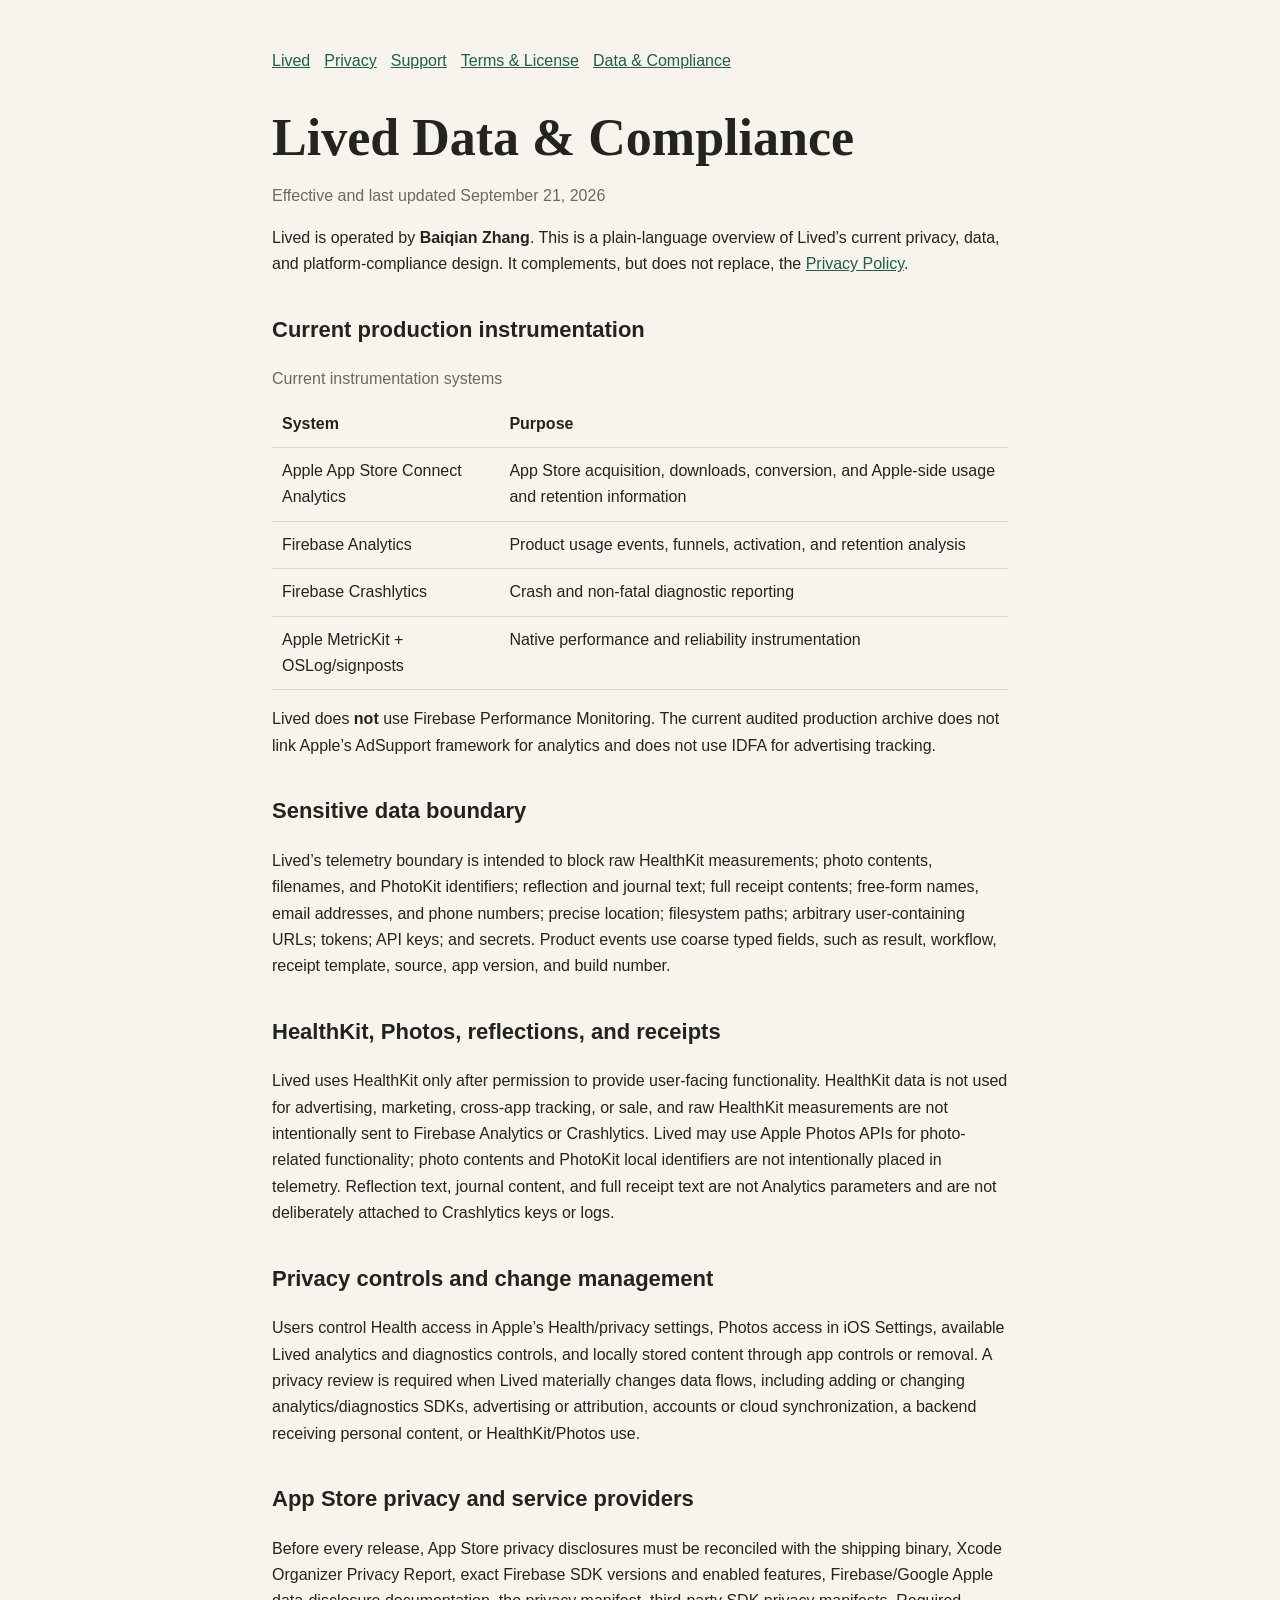
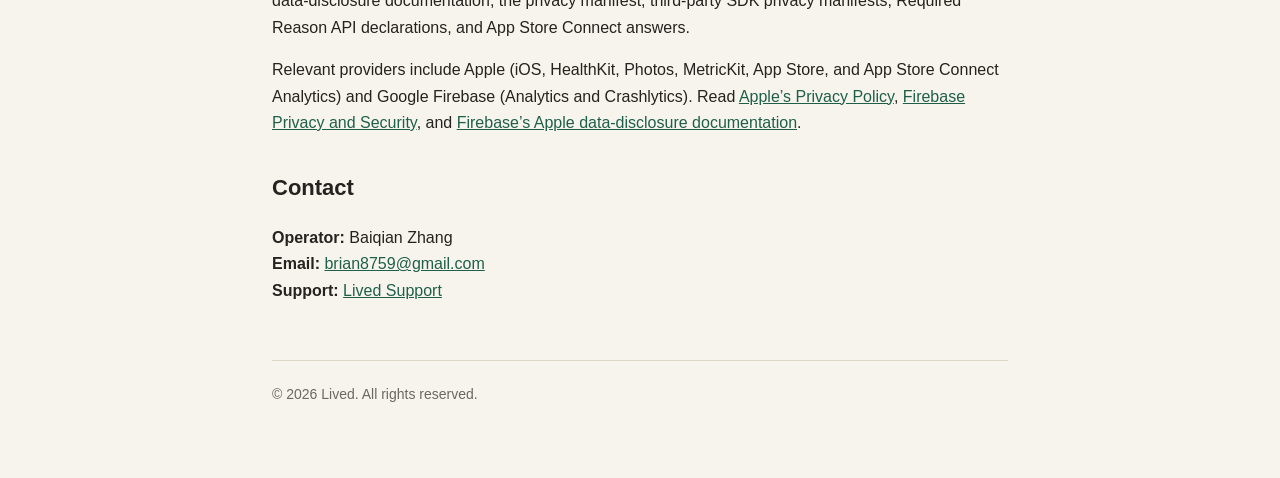
==== data.html @ 1d1ff842 "Publish final Lived legal and compliance pages" ====
<!doctype html>
<html lang="en"><head><meta charset="utf-8"><meta name="viewport" content="width=device-width,initial-scale=1"><title>Lived — Data &amp; Compliance</title><link rel="stylesheet" href="styles.css"></head><body><main>
<nav aria-label="Legal navigation"><a href="index.html">Lived</a><a href="privacy.html">Privacy</a><a href="support.html">Support</a><a href="terms.html">Terms &amp; License</a><a href="data.html" aria-current="page">Data &amp; Compliance</a></nav>
<h1>Lived Data &amp; Compliance</h1><p class="muted">Effective and last updated September 21, 2026</p><article><p>Lived is operated by <strong>Baiqian Zhang</strong>. This is a plain-language overview of Lived’s current privacy, data, and platform-compliance design. It complements, but does not replace, the <a href="privacy.html">Privacy Policy</a>.</p>
<h2>Current production instrumentation</h2><table><caption class="muted">Current instrumentation systems</caption><thead><tr><th scope="col">System</th><th scope="col">Purpose</th></tr></thead><tbody><tr><td>Apple App Store Connect Analytics</td><td>App Store acquisition, downloads, conversion, and Apple-side usage and retention information</td></tr><tr><td>Firebase Analytics</td><td>Product usage events, funnels, activation, and retention analysis</td></tr><tr><td>Firebase Crashlytics</td><td>Crash and non-fatal diagnostic reporting</td></tr><tr><td>Apple MetricKit + OSLog/signposts</td><td>Native performance and reliability instrumentation</td></tr></tbody></table><p>Lived does <strong>not</strong> use Firebase Performance Monitoring. The current audited production archive does not link Apple’s AdSupport framework for analytics and does not use IDFA for advertising tracking.</p>
<h2>Sensitive data boundary</h2><p>Lived’s telemetry boundary is intended to block raw HealthKit measurements; photo contents, filenames, and PhotoKit identifiers; reflection and journal text; full receipt contents; free-form names, email addresses, and phone numbers; precise location; filesystem paths; arbitrary user-containing URLs; tokens; API keys; and secrets. Product events use coarse typed fields, such as result, workflow, receipt template, source, app version, and build number.</p>
<h2>HealthKit, Photos, reflections, and receipts</h2><p>Lived uses HealthKit only after permission to provide user-facing functionality. HealthKit data is not used for advertising, marketing, cross-app tracking, or sale, and raw HealthKit measurements are not intentionally sent to Firebase Analytics or Crashlytics. Lived may use Apple Photos APIs for photo-related functionality; photo contents and PhotoKit local identifiers are not intentionally placed in telemetry. Reflection text, journal content, and full receipt text are not Analytics parameters and are not deliberately attached to Crashlytics keys or logs.</p>
<h2>Privacy controls and change management</h2><p>Users control Health access in Apple’s Health/privacy settings, Photos access in iOS Settings, available Lived analytics and diagnostics controls, and locally stored content through app controls or removal. A privacy review is required when Lived materially changes data flows, including adding or changing analytics/diagnostics SDKs, advertising or attribution, accounts or cloud synchronization, a backend receiving personal content, or HealthKit/Photos use.</p>
<h2>App Store privacy and service providers</h2><p>Before every release, App Store privacy disclosures must be reconciled with the shipping binary, Xcode Organizer Privacy Report, exact Firebase SDK versions and enabled features, Firebase/Google Apple data-disclosure documentation, the privacy manifest, third-party SDK privacy manifests, Required Reason API declarations, and App Store Connect answers.</p><p>Relevant providers include Apple (iOS, HealthKit, Photos, MetricKit, App Store, and App Store Connect Analytics) and Google Firebase (Analytics and Crashlytics). Read <a href="https://www.apple.com/legal/privacy/" rel="noopener">Apple’s Privacy Policy</a>, <a href="https://firebase.google.com/support/privacy" rel="noopener">Firebase Privacy and Security</a>, and <a href="https://firebase.google.com/docs/ios/app-store-data-collection" rel="noopener">Firebase’s Apple data-disclosure documentation</a>.</p>
<h2>Contact</h2><p><strong>Operator:</strong> Baiqian Zhang<br><strong>Email:</strong> <a href="mailto:brian8759@gmail.com">brian8759@gmail.com</a><br><strong>Support:</strong> <a href="support.html">Lived Support</a></p></article><footer>© 2026 Lived. All rights reserved.</footer></main></body></html>
---- styles.css ----
:root{color-scheme:light dark;--bg:#f7f4ed;--card:#fffdf8;--text:#25231f;--muted:#6d685f;--line:#ddd6c8;--accent:#1f5f4a}
@media(prefers-color-scheme:dark){:root{--bg:#171613;--card:#211f1b;--text:#f2eee5;--muted:#b8b1a5;--line:#3c3932;--accent:#84c7ac}}
*{box-sizing:border-box}body{margin:0;background:var(--bg);color:var(--text);font-family:-apple-system,BlinkMacSystemFont,"Helvetica Neue",Arial,sans-serif;line-height:1.65}
main{max-width:780px;margin:0 auto;padding:48px 22px 72px}nav{display:flex;flex-wrap:wrap;gap:14px;margin-bottom:36px}a{color:var(--accent)}
h1{font-family:ui-serif,Georgia,serif;font-size:clamp(34px,7vw,52px);line-height:1.08;margin:0 0 12px}h2{margin-top:34px;font-size:22px}h3{margin-top:26px;font-size:18px}
p,li{font-size:16px}.muted{color:var(--muted)}.card{background:var(--card);border:1px solid var(--line);border-radius:18px;padding:22px;margin:18px 0}table{width:100%;border-collapse:collapse;margin:16px 0}caption{text-align:left;margin-bottom:8px}th,td{text-align:left;vertical-align:top;padding:10px;border-bottom:1px solid var(--line)}
.lang-switch{display:flex;gap:8px;margin:18px 0 30px}.lang-switch button{border:1px solid var(--line);background:var(--card);color:var(--text);border-radius:999px;padding:9px 14px;font:inherit;cursor:pointer}
.lang-switch button[aria-pressed="true"]{outline:2px solid var(--accent);outline-offset:1px}footer{margin-top:56px;padding-top:22px;border-top:1px solid var(--line);color:var(--muted);font-size:14px}[hidden]{display:none!important}
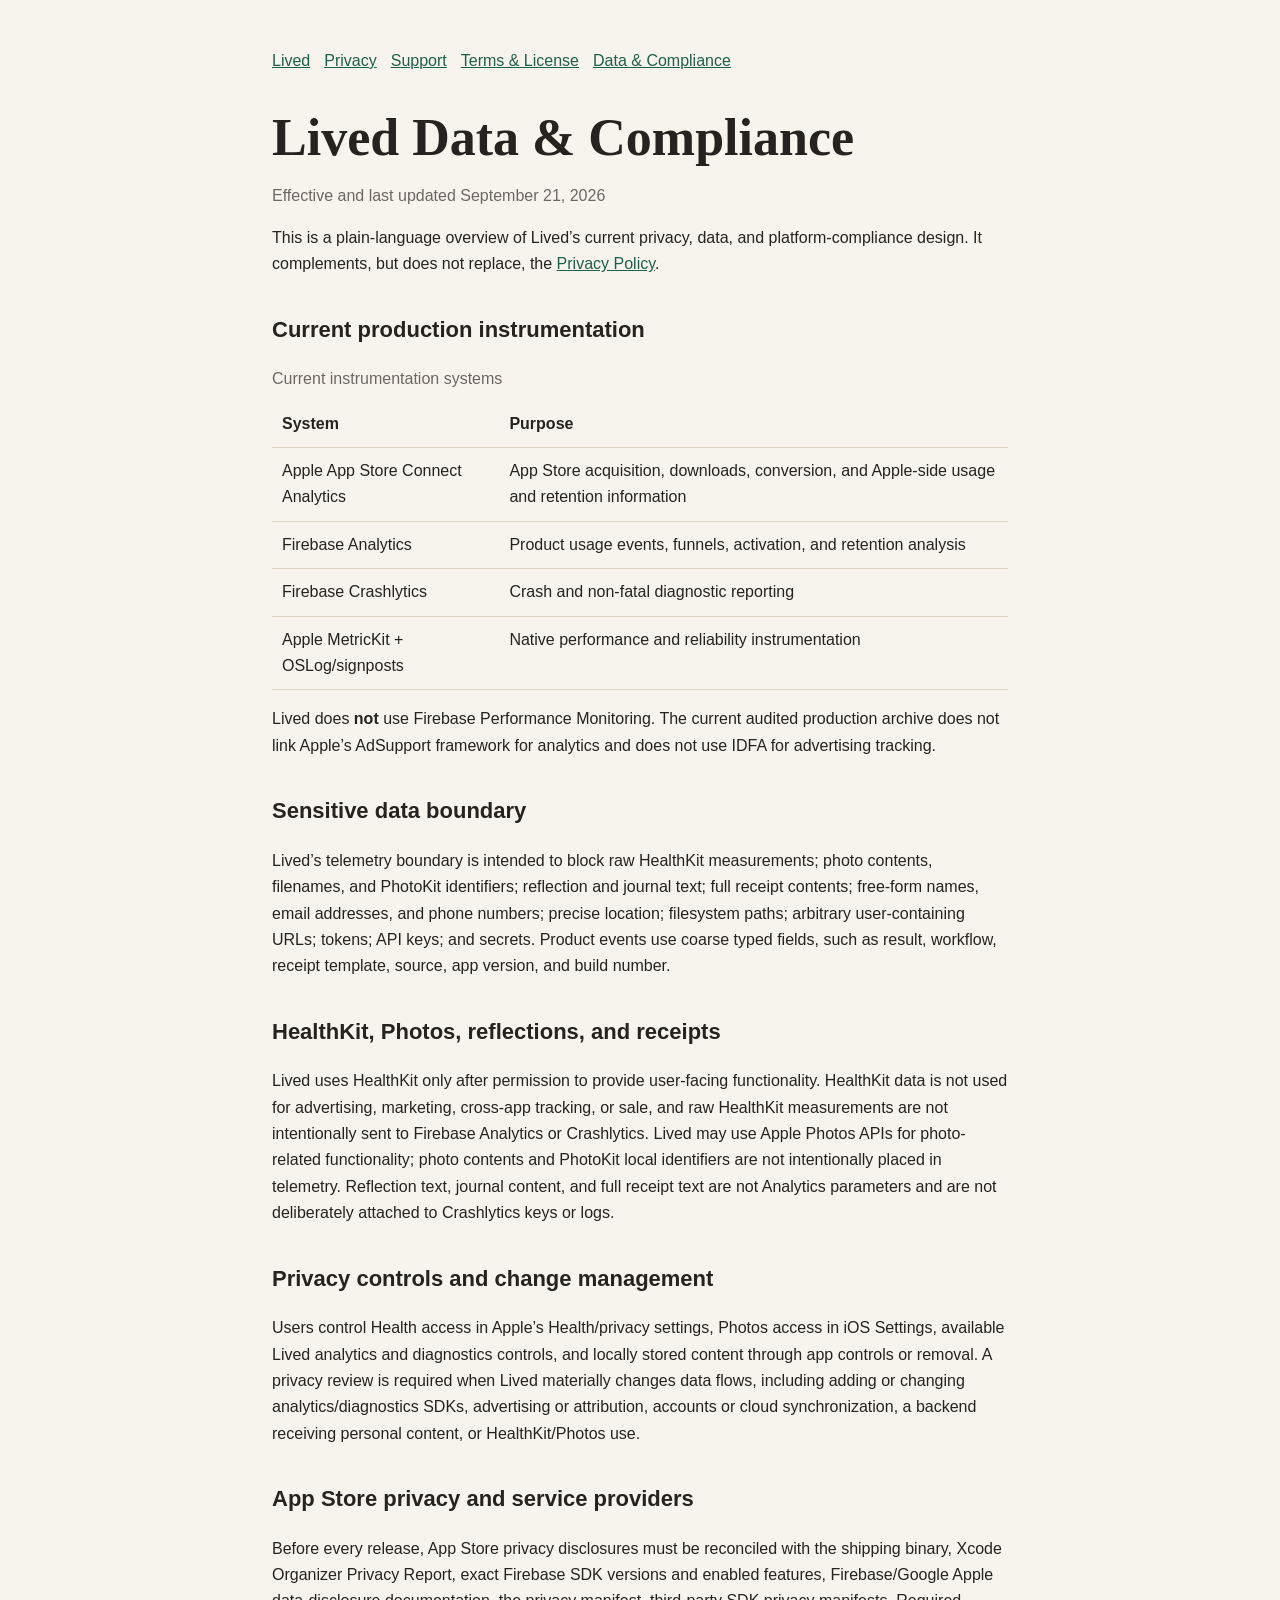
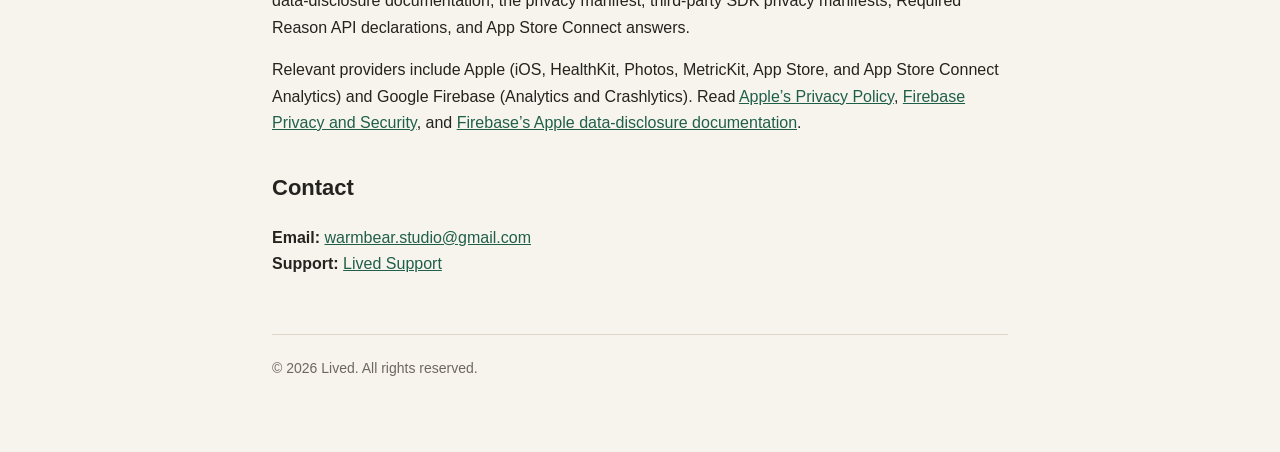
==== commit c303ff42: "Update Lived public contact details" ====
--- a/data.html
+++ b/data.html
@@ -1,10 +1,10 @@
 <!doctype html>
 <html lang="en"><head><meta charset="utf-8"><meta name="viewport" content="width=device-width,initial-scale=1"><title>Lived — Data &amp; Compliance</title><link rel="stylesheet" href="styles.css"></head><body><main>
 <nav aria-label="Legal navigation"><a href="index.html">Lived</a><a href="privacy.html">Privacy</a><a href="support.html">Support</a><a href="terms.html">Terms &amp; License</a><a href="data.html" aria-current="page">Data &amp; Compliance</a></nav>
-<h1>Lived Data &amp; Compliance</h1><p class="muted">Effective and last updated September 21, 2026</p><article><p>Lived is operated by <strong>Baiqian Zhang</strong>. This is a plain-language overview of Lived’s current privacy, data, and platform-compliance design. It complements, but does not replace, the <a href="privacy.html">Privacy Policy</a>.</p>
+<h1>Lived Data &amp; Compliance</h1><p class="muted">Effective and last updated September 21, 2026</p><article><p>This is a plain-language overview of Lived’s current privacy, data, and platform-compliance design. It complements, but does not replace, the <a href="privacy.html">Privacy Policy</a>.</p>
 <h2>Current production instrumentation</h2><table><caption class="muted">Current instrumentation systems</caption><thead><tr><th scope="col">System</th><th scope="col">Purpose</th></tr></thead><tbody><tr><td>Apple App Store Connect Analytics</td><td>App Store acquisition, downloads, conversion, and Apple-side usage and retention information</td></tr><tr><td>Firebase Analytics</td><td>Product usage events, funnels, activation, and retention analysis</td></tr><tr><td>Firebase Crashlytics</td><td>Crash and non-fatal diagnostic reporting</td></tr><tr><td>Apple MetricKit + OSLog/signposts</td><td>Native performance and reliability instrumentation</td></tr></tbody></table><p>Lived does <strong>not</strong> use Firebase Performance Monitoring. The current audited production archive does not link Apple’s AdSupport framework for analytics and does not use IDFA for advertising tracking.</p>
 <h2>Sensitive data boundary</h2><p>Lived’s telemetry boundary is intended to block raw HealthKit measurements; photo contents, filenames, and PhotoKit identifiers; reflection and journal text; full receipt contents; free-form names, email addresses, and phone numbers; precise location; filesystem paths; arbitrary user-containing URLs; tokens; API keys; and secrets. Product events use coarse typed fields, such as result, workflow, receipt template, source, app version, and build number.</p>
 <h2>HealthKit, Photos, reflections, and receipts</h2><p>Lived uses HealthKit only after permission to provide user-facing functionality. HealthKit data is not used for advertising, marketing, cross-app tracking, or sale, and raw HealthKit measurements are not intentionally sent to Firebase Analytics or Crashlytics. Lived may use Apple Photos APIs for photo-related functionality; photo contents and PhotoKit local identifiers are not intentionally placed in telemetry. Reflection text, journal content, and full receipt text are not Analytics parameters and are not deliberately attached to Crashlytics keys or logs.</p>
 <h2>Privacy controls and change management</h2><p>Users control Health access in Apple’s Health/privacy settings, Photos access in iOS Settings, available Lived analytics and diagnostics controls, and locally stored content through app controls or removal. A privacy review is required when Lived materially changes data flows, including adding or changing analytics/diagnostics SDKs, advertising or attribution, accounts or cloud synchronization, a backend receiving personal content, or HealthKit/Photos use.</p>
 <h2>App Store privacy and service providers</h2><p>Before every release, App Store privacy disclosures must be reconciled with the shipping binary, Xcode Organizer Privacy Report, exact Firebase SDK versions and enabled features, Firebase/Google Apple data-disclosure documentation, the privacy manifest, third-party SDK privacy manifests, Required Reason API declarations, and App Store Connect answers.</p><p>Relevant providers include Apple (iOS, HealthKit, Photos, MetricKit, App Store, and App Store Connect Analytics) and Google Firebase (Analytics and Crashlytics). Read <a href="https://www.apple.com/legal/privacy/" rel="noopener">Apple’s Privacy Policy</a>, <a href="https://firebase.google.com/support/privacy" rel="noopener">Firebase Privacy and Security</a>, and <a href="https://firebase.google.com/docs/ios/app-store-data-collection" rel="noopener">Firebase’s Apple data-disclosure documentation</a>.</p>
-<h2>Contact</h2><p><strong>Operator:</strong> Baiqian Zhang<br><strong>Email:</strong> <a href="mailto:brian8759@gmail.com">brian8759@gmail.com</a><br><strong>Support:</strong> <a href="support.html">Lived Support</a></p></article><footer>© 2026 Lived. All rights reserved.</footer></main></body></html>
+<h2>Contact</h2><p><strong>Email:</strong> <a href="mailto:warmbear.studio@gmail.com">warmbear.studio@gmail.com</a><br><strong>Support:</strong> <a href="support.html">Lived Support</a></p></article><footer>© 2026 Lived. All rights reserved.</footer></main></body></html>
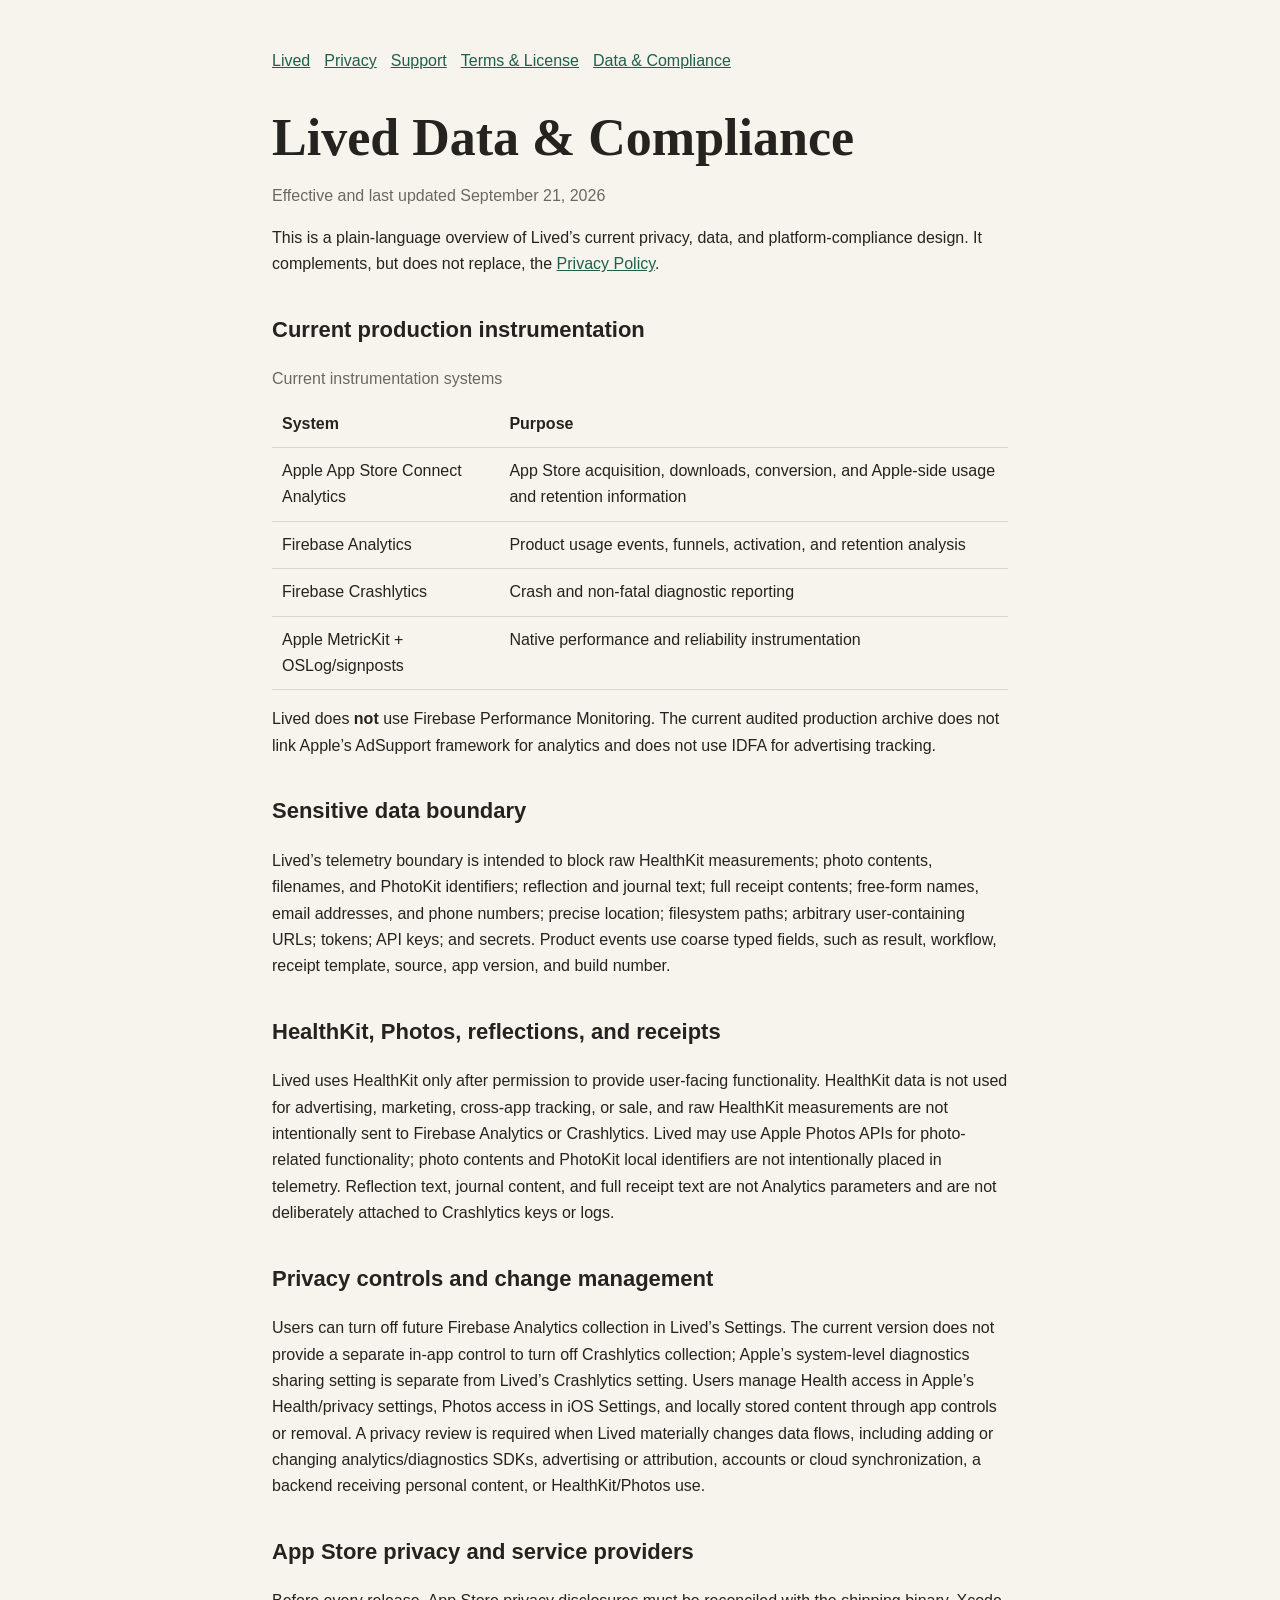
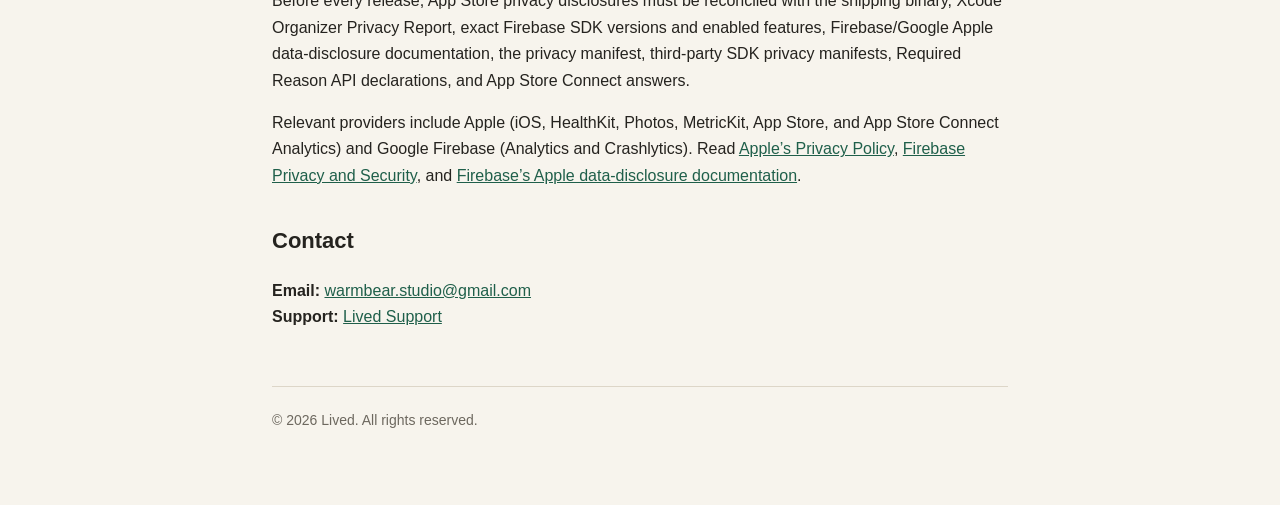
==== commit 30bd5a6b: "Clarify analytics and diagnostics controls" ====
--- a/data.html
+++ b/data.html
@@ -5,6 +5,6 @@
 <h2>Current production instrumentation</h2><table><caption class="muted">Current instrumentation systems</caption><thead><tr><th scope="col">System</th><th scope="col">Purpose</th></tr></thead><tbody><tr><td>Apple App Store Connect Analytics</td><td>App Store acquisition, downloads, conversion, and Apple-side usage and retention information</td></tr><tr><td>Firebase Analytics</td><td>Product usage events, funnels, activation, and retention analysis</td></tr><tr><td>Firebase Crashlytics</td><td>Crash and non-fatal diagnostic reporting</td></tr><tr><td>Apple MetricKit + OSLog/signposts</td><td>Native performance and reliability instrumentation</td></tr></tbody></table><p>Lived does <strong>not</strong> use Firebase Performance Monitoring. The current audited production archive does not link Apple’s AdSupport framework for analytics and does not use IDFA for advertising tracking.</p>
 <h2>Sensitive data boundary</h2><p>Lived’s telemetry boundary is intended to block raw HealthKit measurements; photo contents, filenames, and PhotoKit identifiers; reflection and journal text; full receipt contents; free-form names, email addresses, and phone numbers; precise location; filesystem paths; arbitrary user-containing URLs; tokens; API keys; and secrets. Product events use coarse typed fields, such as result, workflow, receipt template, source, app version, and build number.</p>
 <h2>HealthKit, Photos, reflections, and receipts</h2><p>Lived uses HealthKit only after permission to provide user-facing functionality. HealthKit data is not used for advertising, marketing, cross-app tracking, or sale, and raw HealthKit measurements are not intentionally sent to Firebase Analytics or Crashlytics. Lived may use Apple Photos APIs for photo-related functionality; photo contents and PhotoKit local identifiers are not intentionally placed in telemetry. Reflection text, journal content, and full receipt text are not Analytics parameters and are not deliberately attached to Crashlytics keys or logs.</p>
-<h2>Privacy controls and change management</h2><p>Users control Health access in Apple’s Health/privacy settings, Photos access in iOS Settings, available Lived analytics and diagnostics controls, and locally stored content through app controls or removal. A privacy review is required when Lived materially changes data flows, including adding or changing analytics/diagnostics SDKs, advertising or attribution, accounts or cloud synchronization, a backend receiving personal content, or HealthKit/Photos use.</p>
+<h2>Privacy controls and change management</h2><p>Users can turn off future Firebase Analytics collection in Lived’s Settings. The current version does not provide a separate in-app control to turn off Crashlytics collection; Apple’s system-level diagnostics sharing setting is separate from Lived’s Crashlytics setting. Users manage Health access in Apple’s Health/privacy settings, Photos access in iOS Settings, and locally stored content through app controls or removal. A privacy review is required when Lived materially changes data flows, including adding or changing analytics/diagnostics SDKs, advertising or attribution, accounts or cloud synchronization, a backend receiving personal content, or HealthKit/Photos use.</p>
 <h2>App Store privacy and service providers</h2><p>Before every release, App Store privacy disclosures must be reconciled with the shipping binary, Xcode Organizer Privacy Report, exact Firebase SDK versions and enabled features, Firebase/Google Apple data-disclosure documentation, the privacy manifest, third-party SDK privacy manifests, Required Reason API declarations, and App Store Connect answers.</p><p>Relevant providers include Apple (iOS, HealthKit, Photos, MetricKit, App Store, and App Store Connect Analytics) and Google Firebase (Analytics and Crashlytics). Read <a href="https://www.apple.com/legal/privacy/" rel="noopener">Apple’s Privacy Policy</a>, <a href="https://firebase.google.com/support/privacy" rel="noopener">Firebase Privacy and Security</a>, and <a href="https://firebase.google.com/docs/ios/app-store-data-collection" rel="noopener">Firebase’s Apple data-disclosure documentation</a>.</p>
 <h2>Contact</h2><p><strong>Email:</strong> <a href="mailto:warmbear.studio@gmail.com">warmbear.studio@gmail.com</a><br><strong>Support:</strong> <a href="support.html">Lived Support</a></p></article><footer>© 2026 Lived. All rights reserved.</footer></main></body></html>
